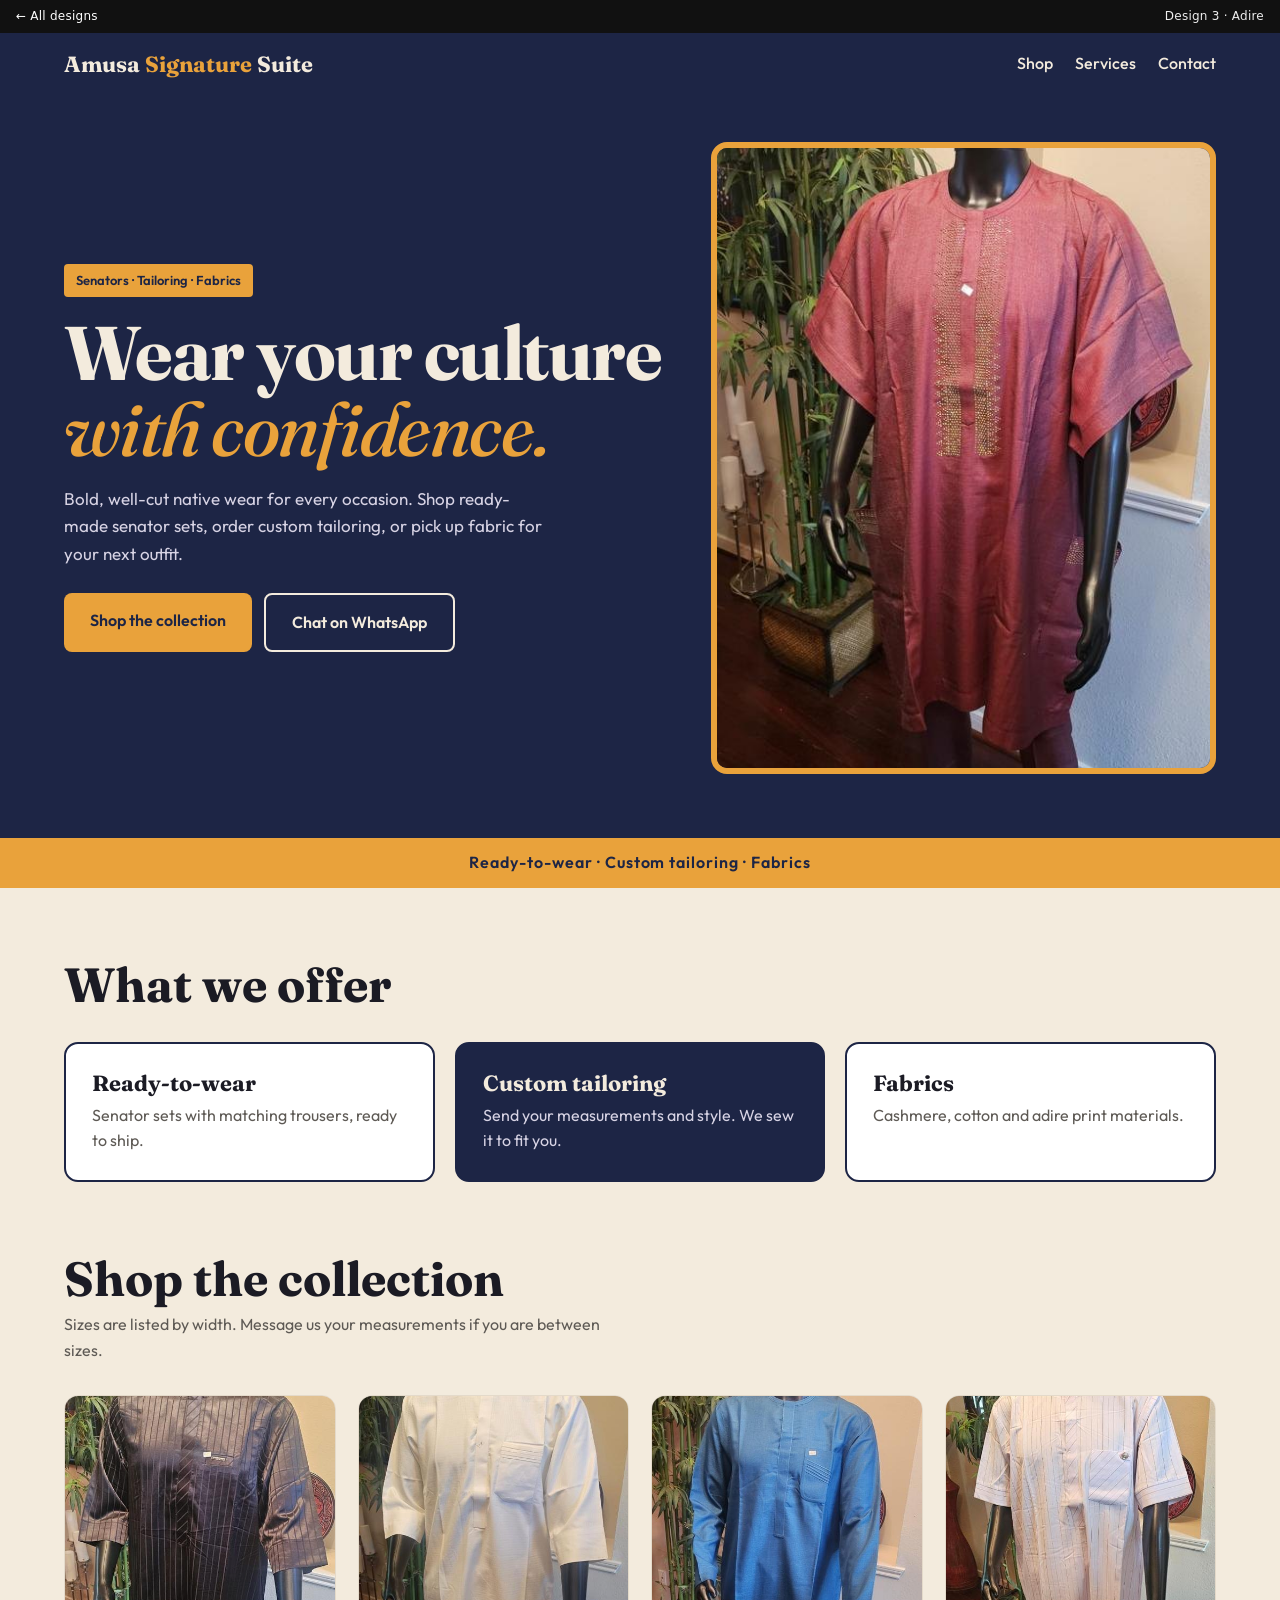
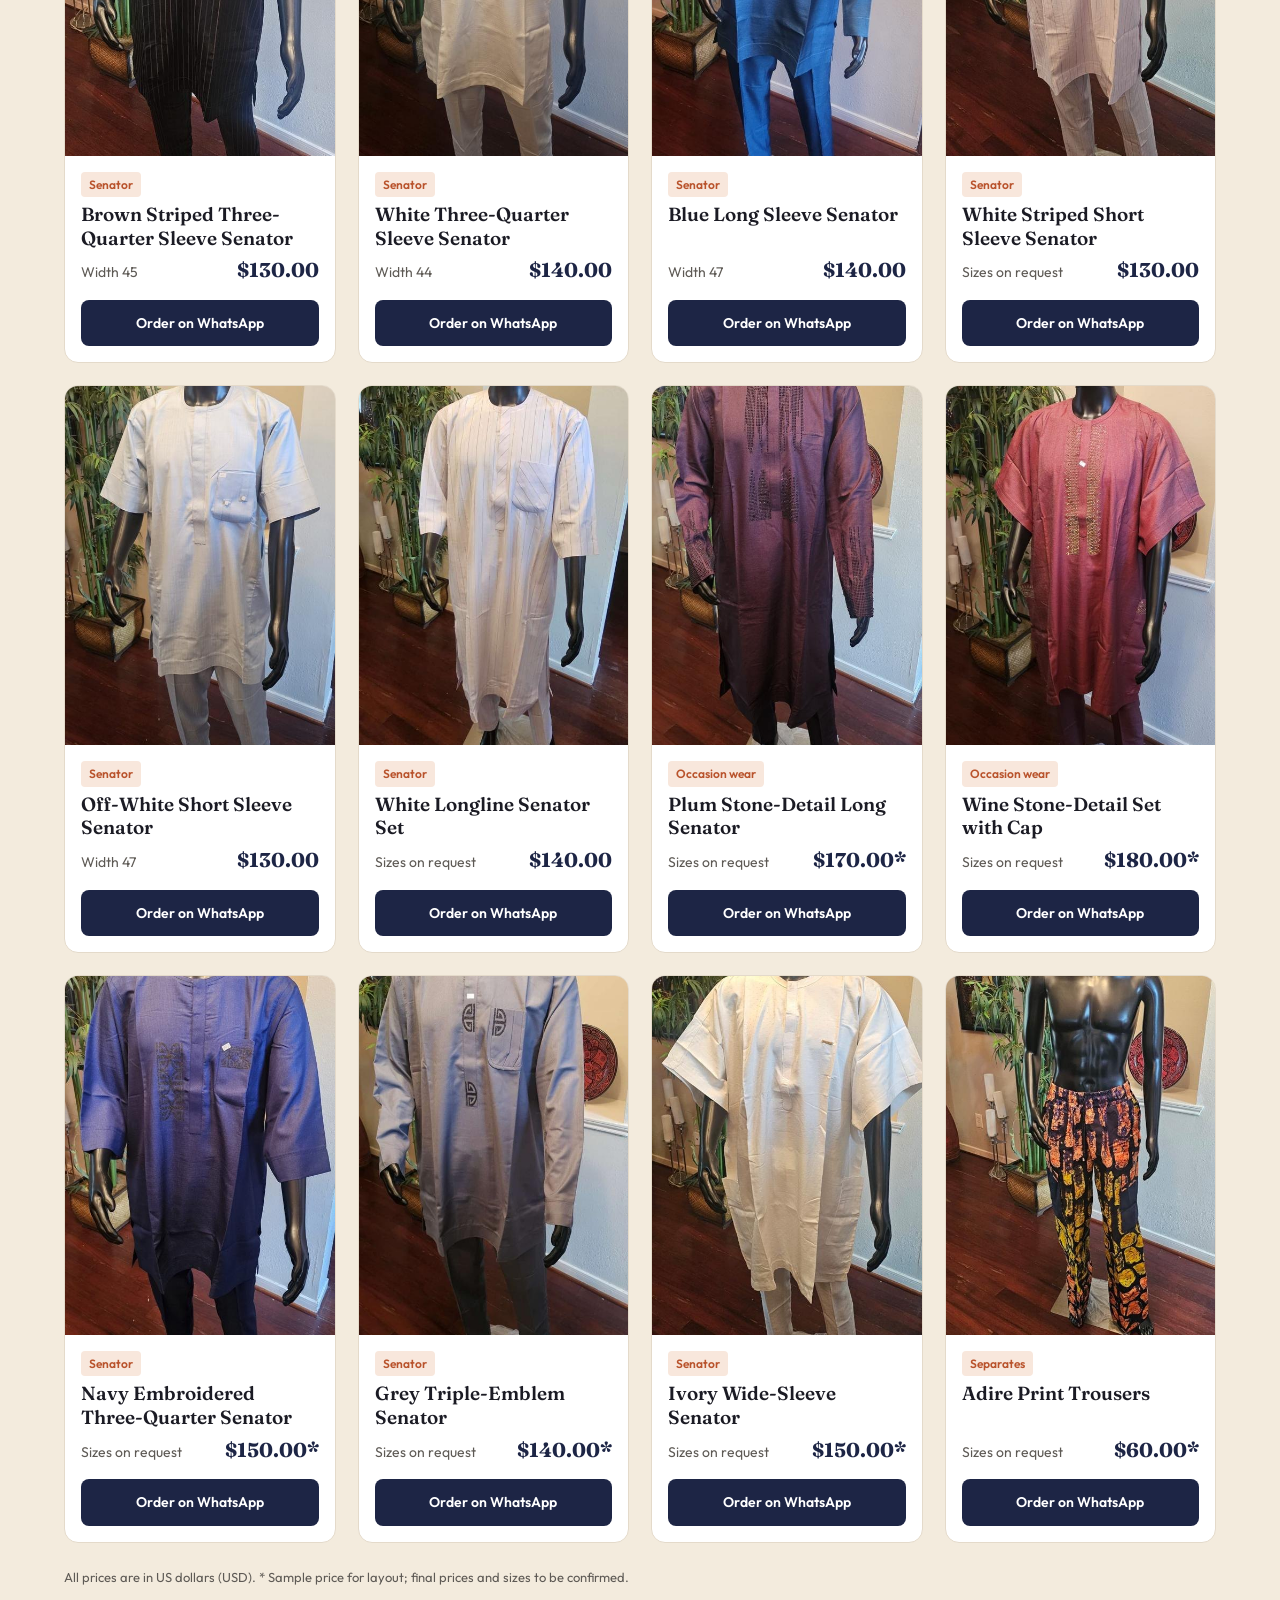
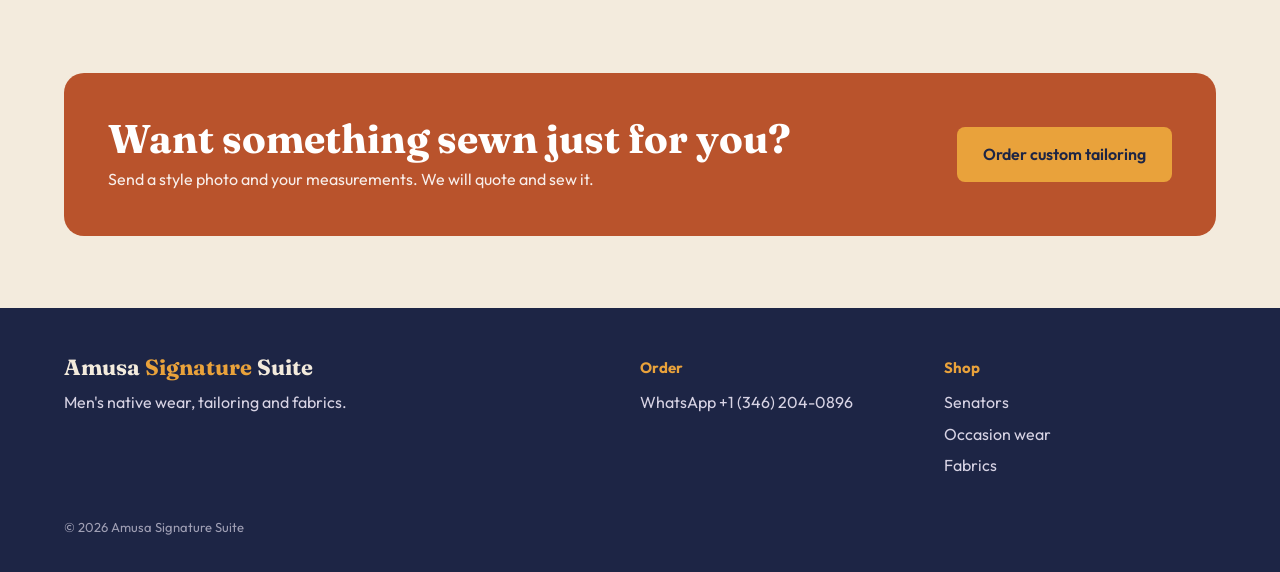
==== v3-adire.html @ b65414ff "✨ Amusa 📅 13-10-2026 ⏳ 17:57:48" ====
<!doctype html>
<html lang="en"><head><meta charset="utf-8"><meta name="viewport" content="width=device-width, initial-scale=1, viewport-fit=cover">
<title>Amusa Adire</title>
<link rel="preconnect" href="https://fonts.googleapis.com"><link rel="preconnect" href="https://fonts.gstatic.com" crossorigin>
<link rel="stylesheet" href="https://fonts.googleapis.com/css2?family=Fraunces:ital,opsz,wght@0,9..144,500;0,9..144,600;0,9..144,700;1,9..144,500&family=Outfit:wght@400;500;600&display=swap">
<style>
*,*::before,*::after{box-sizing:border-box}
html{padding-top:env(safe-area-inset-top,0px);padding-bottom:env(safe-area-inset-bottom,0px)}
body{margin:0} img{max-width:100%;display:block} a{color:inherit}
:focus-visible{outline:2px solid currentColor;outline-offset:3px}
@media (prefers-reduced-motion:reduce){*{transition:none!important;animation:none!important}}
.demo-bar{display:flex;justify-content:space-between;gap:12px;flex-wrap:wrap;padding:8px 16px;font:500 12px/1.4 system-ui,sans-serif;background:#111;color:#eee;letter-spacing:.02em}.demo-bar a{color:#fff;text-decoration:none}
/* Adire: indigo and marigold taken from the adire print trousers; bold split hero, patterned band, chunky cards. */
:root{--indigo:#1D2545;--indigo2:#2C3766;--marigold:#E9A23B;--rust:#B9532C;--sand:#F3EBDD;--ink:#1B1B24;--mute:#5E5A55;
--display:"Fraunces",Georgia,serif;--body:"Outfit",system-ui,sans-serif;color-scheme:light}
body{background:var(--sand);color:var(--ink);font:400 16px/1.6 var(--body)}
.wrap{max-width:1200px;margin:0 auto;padding-inline:24px}
header{background:var(--indigo);color:var(--sand)}
.nav{display:flex;align-items:center;justify-content:space-between;gap:16px;padding-block:18px;flex-wrap:wrap}
.logo{font:700 22px/1 var(--display)}.logo span{color:var(--marigold)}
.nav ul{display:flex;gap:22px;list-style:none;margin:0;padding:0;font-weight:500;flex-wrap:wrap}.nav a{text-decoration:none}.nav a:hover{color:var(--marigold)}
.hero{display:grid;grid-template-columns:1.2fr 1fr;gap:40px;align-items:center;padding-block:48px 64px}
.tag{display:inline-block;background:var(--marigold);color:var(--indigo);font-weight:600;font-size:13px;padding:6px 12px;border-radius:4px;margin-bottom:18px}
.hero h1{font:700 clamp(40px,6vw,76px)/1 var(--display);margin:0 0 18px;letter-spacing:-.02em;text-wrap:balance}
.hero h1 em{font-style:italic;color:var(--marigold);font-weight:500}
.hero p{max-width:44ch;color:#D7D3E4;margin:0 0 26px;font-size:17px}
.btns{display:flex;gap:12px;flex-wrap:wrap}
.btn{display:inline-block;padding:15px 26px;border-radius:8px;font-weight:600;text-decoration:none}
.btn.y{background:var(--marigold);color:var(--indigo)}.btn.y:hover{background:#F2B455}.btn.o{border:2px solid var(--sand);color:var(--sand)}
.hero-pic{position:relative}
.hero-pic img{width:100%;aspect-ratio:4/5;object-fit:cover;object-position:50% 55%;border-radius:16px;border:6px solid var(--marigold)}
.chip{position:absolute;left:-14px;bottom:28px;background:var(--sand);color:var(--ink);padding:12px 16px;border-radius:10px;font-size:14px;box-shadow:0 8px 24px rgba(0,0,0,.25)}
.chip strong{display:block;font:700 18px/1.2 var(--display)}
.pattern{background:var(--marigold);color:var(--indigo);text-align:center;font-weight:600;padding:12px 16px;letter-spacing:.06em}
section{padding-block:72px}
.sh{margin-bottom:32px}.sh h2{font:700 clamp(30px,4vw,48px)/1.05 var(--display);margin:0}.sh p{color:var(--mute);margin:8px 0 0;max-width:52ch}
.svc{display:grid;grid-template-columns:repeat(3,1fr);gap:20px}
.svc div{background:#fff;border-radius:14px;padding:26px;border:2px solid var(--indigo)}
.svc h3{font:700 22px/1.2 var(--display);margin:0 0 6px}.svc p{margin:0;color:var(--mute)}
.svc div:nth-child(2){background:var(--indigo);color:var(--sand)}.svc div:nth-child(2) p{color:#D7D3E4}
.grid{display:grid;grid-template-columns:repeat(4,1fr);gap:22px}@media (max-width:980px){.grid{grid-template-columns:repeat(2,1fr);gap:14px}}
.card{background:#fff;border-radius:14px;overflow:hidden;display:flex;flex-direction:column;border:1px solid #E4DACA}
.ph{background:#E9DFCF;overflow:hidden}
.ph img{width:100%;aspect-ratio:3/4;object-fit:cover;object-position:50% 60%;transition:transform .5s}

.info{padding:16px;display:flex;flex-direction:column;gap:6px;flex:1}
.cat{margin:0;align-self:flex-start;font-size:12px;font-weight:600;color:var(--rust);background:#F8E7DC;padding:3px 8px;border-radius:4px}
.info h3{font:600 19px/1.25 var(--display);margin:0;flex:1}
.meta{display:flex;justify-content:space-between;align-items:baseline;margin:4px 0 10px;color:var(--mute);font-size:14px}
.meta strong{font:700 20px/1 var(--display);color:var(--indigo);font-variant-numeric:tabular-nums}
.btn-sm{display:block;text-align:center;background:var(--indigo);color:#fff;padding:12px;border-radius:8px;font-weight:600;text-decoration:none;font-size:14px}.btn-sm:hover{background:var(--rust)}
.note{font-size:13px;color:var(--mute);margin-top:24px}
.cta{background:var(--rust);color:#fff;border-radius:20px;padding:44px;display:flex;justify-content:space-between;align-items:center;gap:24px;flex-wrap:wrap}
.cta h2{font:700 clamp(26px,3.4vw,40px)/1.1 var(--display);margin:0 0 6px}.cta p{margin:0;opacity:.9}
footer{background:var(--indigo);color:#D7D3E4;padding-block:48px 28px}
.foot{display:grid;grid-template-columns:2fr 1fr 1fr;gap:32px}footer h4{color:var(--marigold);margin:0 0 10px;font-size:15px}footer p{margin:0 0 6px}
.copy{margin-top:32px;font-size:13px;opacity:.7}
@media (max-width:860px){.hero,.svc,.foot{grid-template-columns:1fr}.chip{left:12px}section{padding-block:52px}.cta{padding:28px}}

</style></head><body>
<div class="demo-bar"><a href="index.html">&larr; All designs</a><span>Design 3 · Adire</span></div>
<header><div class="wrap">
 <nav class="nav"><div class="logo">Amusa <span>Signature</span> Suite</div><ul><li><a href="#shop">Shop</a></li><li><a href="#services">Services</a></li><li><a href="#contact">Contact</a></li></ul></nav>
 <div class="hero"><div>
  <span class="tag">Senators · Tailoring · Fabrics</span>
  <h1>Wear your culture <em>with confidence.</em></h1>
  <p>Bold, well-cut native wear for every occasion. Shop ready-made senator sets, order custom tailoring, or pick up fabric for your next outfit.</p>
  <div class="btns"><a class="btn y" href="#shop">Shop the collection</a><a class="btn o" href="https://wa.me/13462040896" target="_blank" rel="noopener">Chat on WhatsApp</a></div>
 </div><div class="hero-pic"><img src="img/p11.jpg" alt="Wine stone-detail set with cap"></div></div>
</div></header>
<div class="pattern">Ready-to-wear · Custom tailoring · Fabrics</div>
<section id="services"><div class="wrap">
 <div class="sh"><h2>What we offer</h2></div>
 <div class="svc">
  <div><h3>Ready-to-wear</h3><p>Senator sets with matching trousers, ready to ship.</p></div>
  <div><h3>Custom tailoring</h3><p>Send your measurements and style. We sew it to fit you.</p></div>
  <div><h3>Fabrics</h3><p>Cashmere, cotton and adire print materials.</p></div>
 </div></div></section>
<section id="shop" style="padding-top:0"><div class="wrap">
 <div class="sh"><h2>Shop the collection</h2><p>Sizes are listed by width. Message us your measurements if you are between sizes.</p></div>
 <div class="grid"><article class="card">
  <div class="ph"><img src="img/p08.jpg" alt="Brown Striped Three-Quarter Sleeve Senator on a mannequin" loading="lazy"></div>
  <div class="info"><p class="cat">Senator</p><h3>Brown Striped Three-Quarter Sleeve Senator</h3><p class="meta"><span>Width 45</span><strong>$130.00</strong></p>
  <a class="btn-sm" href="https://wa.me/13462040896" target="_blank" rel="noopener">Order on WhatsApp</a></div>
</article>
<article class="card">
  <div class="ph"><img src="img/p07.jpg" alt="White Three-Quarter Sleeve Senator on a mannequin" loading="lazy"></div>
  <div class="info"><p class="cat">Senator</p><h3>White Three-Quarter Sleeve Senator</h3><p class="meta"><span>Width 44</span><strong>$140.00</strong></p>
  <a class="btn-sm" href="https://wa.me/13462040896" target="_blank" rel="noopener">Order on WhatsApp</a></div>
</article>
<article class="card">
  <div class="ph"><img src="img/p06.jpg" alt="Blue Long Sleeve Senator on a mannequin" loading="lazy"></div>
  <div class="info"><p class="cat">Senator</p><h3>Blue Long Sleeve Senator</h3><p class="meta"><span>Width 47</span><strong>$140.00</strong></p>
  <a class="btn-sm" href="https://wa.me/13462040896" target="_blank" rel="noopener">Order on WhatsApp</a></div>
</article>
<article class="card">
  <div class="ph"><img src="img/p05.jpg" alt="White Striped Short Sleeve Senator on a mannequin" loading="lazy"></div>
  <div class="info"><p class="cat">Senator</p><h3>White Striped Short Sleeve Senator</h3><p class="meta"><span>Sizes on request</span><strong>$130.00</strong></p>
  <a class="btn-sm" href="https://wa.me/13462040896" target="_blank" rel="noopener">Order on WhatsApp</a></div>
</article>
<article class="card">
  <div class="ph"><img src="img/p04.jpg" alt="Off-White Short Sleeve Senator on a mannequin" loading="lazy"></div>
  <div class="info"><p class="cat">Senator</p><h3>Off-White Short Sleeve Senator</h3><p class="meta"><span>Width 47</span><strong>$130.00</strong></p>
  <a class="btn-sm" href="https://wa.me/13462040896" target="_blank" rel="noopener">Order on WhatsApp</a></div>
</article>
<article class="card">
  <div class="ph"><img src="img/p03.jpg" alt="White Longline Senator Set on a mannequin" loading="lazy"></div>
  <div class="info"><p class="cat">Senator</p><h3>White Longline Senator Set</h3><p class="meta"><span>Sizes on request</span><strong>$140.00</strong></p>
  <a class="btn-sm" href="https://wa.me/13462040896" target="_blank" rel="noopener">Order on WhatsApp</a></div>
</article>
<article class="card">
  <div class="ph"><img src="img/p01.jpg" alt="Plum Stone-Detail Long Senator on a mannequin" loading="lazy"></div>
  <div class="info"><p class="cat">Occasion wear</p><h3>Plum Stone-Detail Long Senator</h3><p class="meta"><span>Sizes on request</span><strong>$170.00*</strong></p>
  <a class="btn-sm" href="https://wa.me/13462040896" target="_blank" rel="noopener">Order on WhatsApp</a></div>
</article>
<article class="card">
  <div class="ph"><img src="img/p11.jpg" alt="Wine Stone-Detail Set with Cap on a mannequin" loading="lazy"></div>
  <div class="info"><p class="cat">Occasion wear</p><h3>Wine Stone-Detail Set with Cap</h3><p class="meta"><span>Sizes on request</span><strong>$180.00*</strong></p>
  <a class="btn-sm" href="https://wa.me/13462040896" target="_blank" rel="noopener">Order on WhatsApp</a></div>
</article>
<article class="card">
  <div class="ph"><img src="img/p15.jpg" alt="Navy Embroidered Three-Quarter Senator on a mannequin" loading="lazy"></div>
  <div class="info"><p class="cat">Senator</p><h3>Navy Embroidered Three-Quarter Senator</h3><p class="meta"><span>Sizes on request</span><strong>$150.00*</strong></p>
  <a class="btn-sm" href="https://wa.me/13462040896" target="_blank" rel="noopener">Order on WhatsApp</a></div>
</article>
<article class="card">
  <div class="ph"><img src="img/p13.jpg" alt="Grey Triple-Emblem Senator on a mannequin" loading="lazy"></div>
  <div class="info"><p class="cat">Senator</p><h3>Grey Triple-Emblem Senator</h3><p class="meta"><span>Sizes on request</span><strong>$140.00*</strong></p>
  <a class="btn-sm" href="https://wa.me/13462040896" target="_blank" rel="noopener">Order on WhatsApp</a></div>
</article>
<article class="card">
  <div class="ph"><img src="img/p14.jpg" alt="Ivory Wide-Sleeve Senator on a mannequin" loading="lazy"></div>
  <div class="info"><p class="cat">Senator</p><h3>Ivory Wide-Sleeve Senator</h3><p class="meta"><span>Sizes on request</span><strong>$150.00*</strong></p>
  <a class="btn-sm" href="https://wa.me/13462040896" target="_blank" rel="noopener">Order on WhatsApp</a></div>
</article>
<article class="card">
  <div class="ph"><img src="img/p12.jpg" alt="Adire Print Trousers on a mannequin" loading="lazy"></div>
  <div class="info"><p class="cat">Separates</p><h3>Adire Print Trousers</h3><p class="meta"><span>Sizes on request</span><strong>$60.00*</strong></p>
  <a class="btn-sm" href="https://wa.me/13462040896" target="_blank" rel="noopener">Order on WhatsApp</a></div>
</article></div><p class="note">All prices are in US dollars (USD). * Sample price for layout; final prices and sizes to be confirmed.</p>
</div></section>
<section style="padding-top:0"><div class="wrap"><div class="cta">
 <div><h2>Want something sewn just for you?</h2><p>Send a style photo and your measurements. We will quote and sew it.</p></div>
 <a class="btn y" href="https://wa.me/13462040896" target="_blank" rel="noopener">Order custom tailoring</a>
</div></div></section>
<footer id="contact"><div class="wrap"><div class="foot">
 <div><div class="logo" style="color:var(--sand)">Amusa <span>Signature</span> Suite</div><p style="margin-top:12px">Men's native wear, tailoring and fabrics.</p></div>
 <div><h4>Order</h4><p>WhatsApp +1 (346) 204-0896</p></div>
 <div><h4>Shop</h4><p>Senators</p><p>Occasion wear</p><p>Fabrics</p></div>
</div><p class="copy">© 2026 Amusa Signature Suite</p></div></footer>
</body></html>
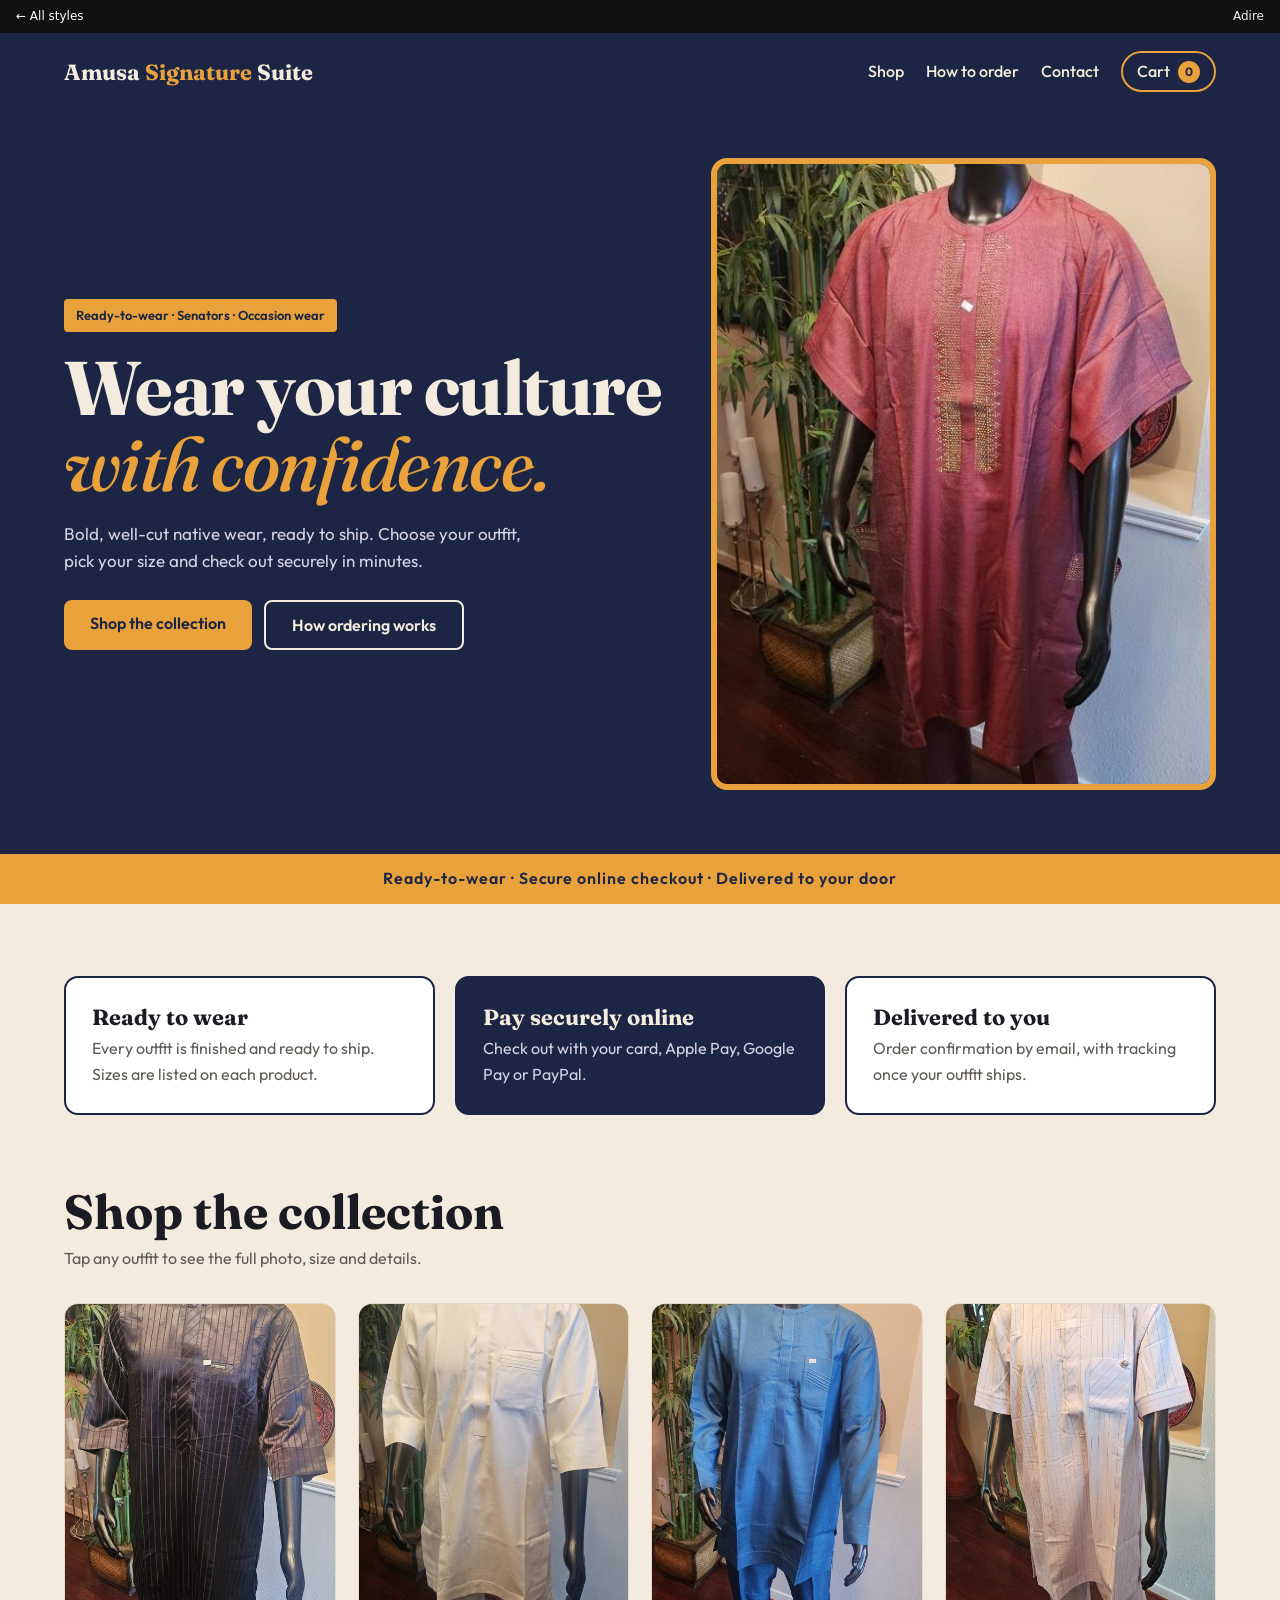
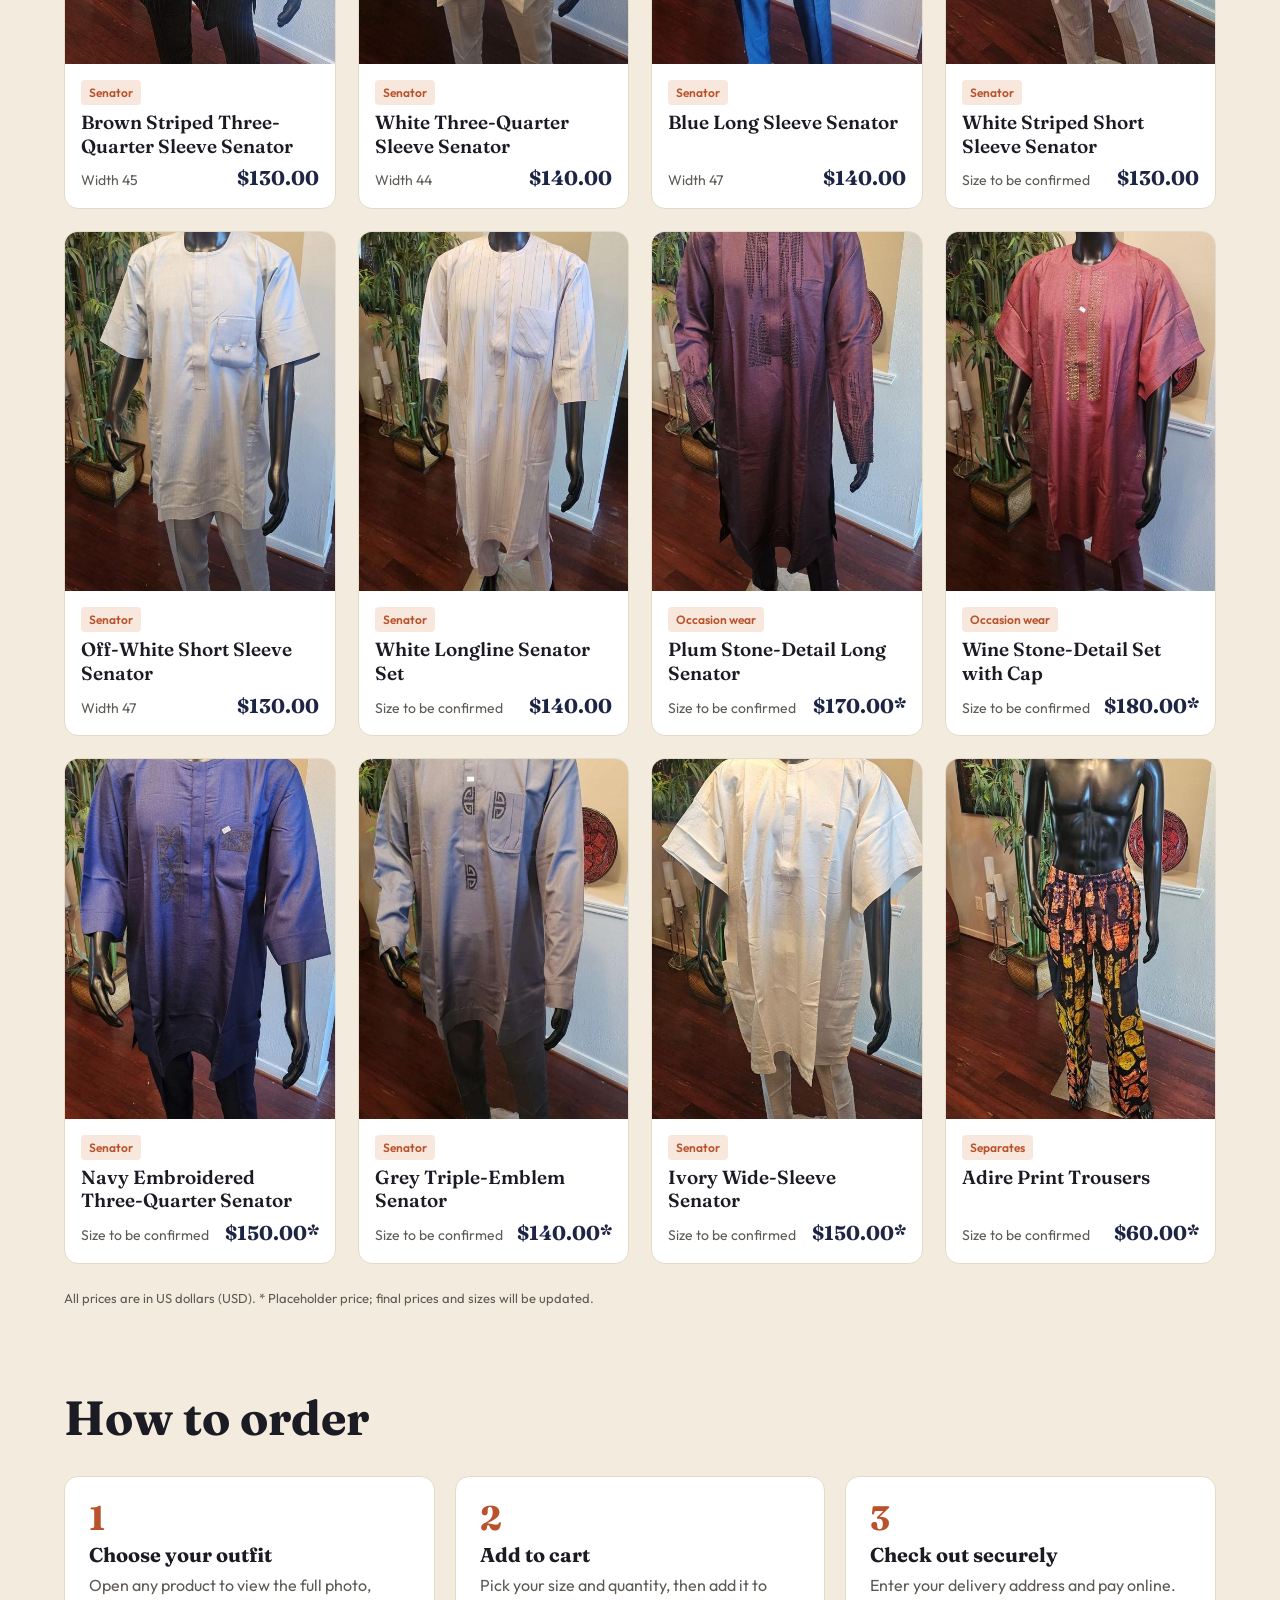
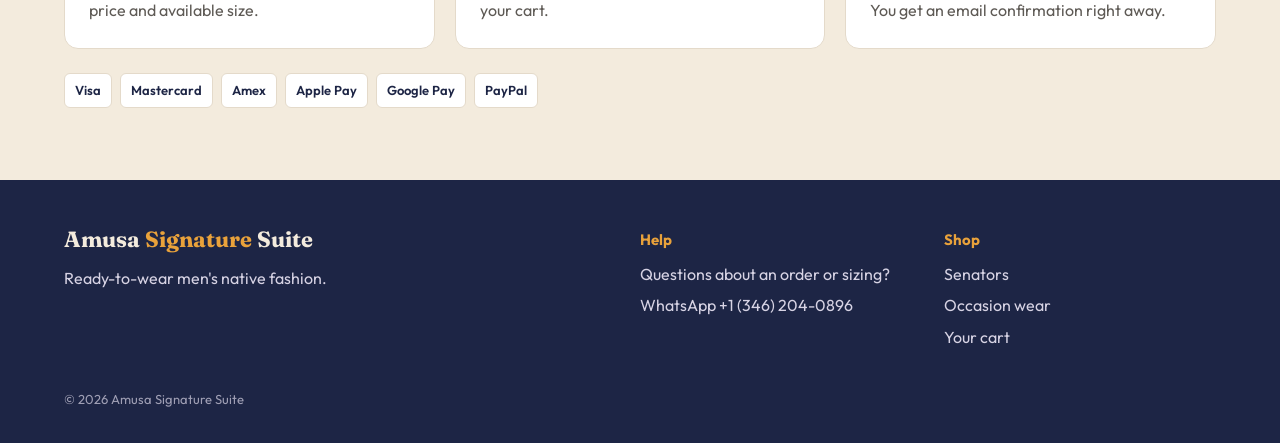
==== commit a0614009: "✨  📅 14-10-2026 ⏳ 00:48:24" ====
--- a/v3-adire.html
+++ b/v3-adire.html
@@ -1,151 +1,131 @@
 <!doctype html>
-<html lang="en"><head><meta charset="utf-8"><meta name="viewport" content="width=device-width, initial-scale=1, viewport-fit=cover">
-<title>Amusa Adire</title>
-<link rel="preconnect" href="https://fonts.googleapis.com"><link rel="preconnect" href="https://fonts.gstatic.com" crossorigin>
-<link rel="stylesheet" href="https://fonts.googleapis.com/css2?family=Fraunces:ital,opsz,wght@0,9..144,500;0,9..144,600;0,9..144,700;1,9..144,500&family=Outfit:wght@400;500;600&display=swap">
-<style>
-*,*::before,*::after{box-sizing:border-box}
-html{padding-top:env(safe-area-inset-top,0px);padding-bottom:env(safe-area-inset-bottom,0px)}
-body{margin:0} img{max-width:100%;display:block} a{color:inherit}
-:focus-visible{outline:2px solid currentColor;outline-offset:3px}
-@media (prefers-reduced-motion:reduce){*{transition:none!important;animation:none!important}}
-.demo-bar{display:flex;justify-content:space-between;gap:12px;flex-wrap:wrap;padding:8px 16px;font:500 12px/1.4 system-ui,sans-serif;background:#111;color:#eee;letter-spacing:.02em}.demo-bar a{color:#fff;text-decoration:none}
-/* Adire: indigo and marigold taken from the adire print trousers; bold split hero, patterned band, chunky cards. */
-:root{--indigo:#1D2545;--indigo2:#2C3766;--marigold:#E9A23B;--rust:#B9532C;--sand:#F3EBDD;--ink:#1B1B24;--mute:#5E5A55;
---display:"Fraunces",Georgia,serif;--body:"Outfit",system-ui,sans-serif;color-scheme:light}
-body{background:var(--sand);color:var(--ink);font:400 16px/1.6 var(--body)}
-.wrap{max-width:1200px;margin:0 auto;padding-inline:24px}
-header{background:var(--indigo);color:var(--sand)}
-.nav{display:flex;align-items:center;justify-content:space-between;gap:16px;padding-block:18px;flex-wrap:wrap}
-.logo{font:700 22px/1 var(--display)}.logo span{color:var(--marigold)}
-.nav ul{display:flex;gap:22px;list-style:none;margin:0;padding:0;font-weight:500;flex-wrap:wrap}.nav a{text-decoration:none}.nav a:hover{color:var(--marigold)}
-.hero{display:grid;grid-template-columns:1.2fr 1fr;gap:40px;align-items:center;padding-block:48px 64px}
-.tag{display:inline-block;background:var(--marigold);color:var(--indigo);font-weight:600;font-size:13px;padding:6px 12px;border-radius:4px;margin-bottom:18px}
-.hero h1{font:700 clamp(40px,6vw,76px)/1 var(--display);margin:0 0 18px;letter-spacing:-.02em;text-wrap:balance}
-.hero h1 em{font-style:italic;color:var(--marigold);font-weight:500}
-.hero p{max-width:44ch;color:#D7D3E4;margin:0 0 26px;font-size:17px}
-.btns{display:flex;gap:12px;flex-wrap:wrap}
-.btn{display:inline-block;padding:15px 26px;border-radius:8px;font-weight:600;text-decoration:none}
-.btn.y{background:var(--marigold);color:var(--indigo)}.btn.y:hover{background:#F2B455}.btn.o{border:2px solid var(--sand);color:var(--sand)}
-.hero-pic{position:relative}
-.hero-pic img{width:100%;aspect-ratio:4/5;object-fit:cover;object-position:50% 55%;border-radius:16px;border:6px solid var(--marigold)}
-.chip{position:absolute;left:-14px;bottom:28px;background:var(--sand);color:var(--ink);padding:12px 16px;border-radius:10px;font-size:14px;box-shadow:0 8px 24px rgba(0,0,0,.25)}
-.chip strong{display:block;font:700 18px/1.2 var(--display)}
-.pattern{background:var(--marigold);color:var(--indigo);text-align:center;font-weight:600;padding:12px 16px;letter-spacing:.06em}
-section{padding-block:72px}
-.sh{margin-bottom:32px}.sh h2{font:700 clamp(30px,4vw,48px)/1.05 var(--display);margin:0}.sh p{color:var(--mute);margin:8px 0 0;max-width:52ch}
-.svc{display:grid;grid-template-columns:repeat(3,1fr);gap:20px}
-.svc div{background:#fff;border-radius:14px;padding:26px;border:2px solid var(--indigo)}
-.svc h3{font:700 22px/1.2 var(--display);margin:0 0 6px}.svc p{margin:0;color:var(--mute)}
-.svc div:nth-child(2){background:var(--indigo);color:var(--sand)}.svc div:nth-child(2) p{color:#D7D3E4}
-.grid{display:grid;grid-template-columns:repeat(4,1fr);gap:22px}@media (max-width:980px){.grid{grid-template-columns:repeat(2,1fr);gap:14px}}
-.card{background:#fff;border-radius:14px;overflow:hidden;display:flex;flex-direction:column;border:1px solid #E4DACA}
-.ph{background:#E9DFCF;overflow:hidden}
-.ph img{width:100%;aspect-ratio:3/4;object-fit:cover;object-position:50% 60%;transition:transform .5s}
+<html lang="en">
 
-.info{padding:16px;display:flex;flex-direction:column;gap:6px;flex:1}
-.cat{margin:0;align-self:flex-start;font-size:12px;font-weight:600;color:var(--rust);background:#F8E7DC;padding:3px 8px;border-radius:4px}
-.info h3{font:600 19px/1.25 var(--display);margin:0;flex:1}
-.meta{display:flex;justify-content:space-between;align-items:baseline;margin:4px 0 10px;color:var(--mute);font-size:14px}
-.meta strong{font:700 20px/1 var(--display);color:var(--indigo);font-variant-numeric:tabular-nums}
-.btn-sm{display:block;text-align:center;background:var(--indigo);color:#fff;padding:12px;border-radius:8px;font-weight:600;text-decoration:none;font-size:14px}.btn-sm:hover{background:var(--rust)}
-.note{font-size:13px;color:var(--mute);margin-top:24px}
-.cta{background:var(--rust);color:#fff;border-radius:20px;padding:44px;display:flex;justify-content:space-between;align-items:center;gap:24px;flex-wrap:wrap}
-.cta h2{font:700 clamp(26px,3.4vw,40px)/1.1 var(--display);margin:0 0 6px}.cta p{margin:0;opacity:.9}
-footer{background:var(--indigo);color:#D7D3E4;padding-block:48px 28px}
-.foot{display:grid;grid-template-columns:2fr 1fr 1fr;gap:32px}footer h4{color:var(--marigold);margin:0 0 10px;font-size:15px}footer p{margin:0 0 6px}
-.copy{margin-top:32px;font-size:13px;opacity:.7}
-@media (max-width:860px){.hero,.svc,.foot{grid-template-columns:1fr}.chip{left:12px}section{padding-block:52px}.cta{padding:28px}}
+<head>
+    <meta charset="utf-8">
+    <meta name="viewport" content="width=device-width, initial-scale=1, viewport-fit=cover">
+    <title>Amusa Adire</title>
+    <link rel="preconnect" href="https://fonts.googleapis.com">
+    <link rel="preconnect" href="https://fonts.gstatic.com" crossorigin>
+    <link rel="stylesheet"
+        href="https://fonts.googleapis.com/css2?family=Fraunces:ital,opsz,wght@0,9..144,500;0,9..144,600;0,9..144,700;1,9..144,500&family=Outfit:wght@400;500;600&display=swap">
+    <link rel="stylesheet" href="adire.css">
+    <script src="adire.js"></script>
+</head>
 
-</style></head><body>
-<div class="demo-bar"><a href="index.html">&larr; All designs</a><span>Design 3 · Adire</span></div>
-<header><div class="wrap">
- <nav class="nav"><div class="logo">Amusa <span>Signature</span> Suite</div><ul><li><a href="#shop">Shop</a></li><li><a href="#services">Services</a></li><li><a href="#contact">Contact</a></li></ul></nav>
- <div class="hero"><div>
-  <span class="tag">Senators · Tailoring · Fabrics</span>
-  <h1>Wear your culture <em>with confidence.</em></h1>
-  <p>Bold, well-cut native wear for every occasion. Shop ready-made senator sets, order custom tailoring, or pick up fabric for your next outfit.</p>
-  <div class="btns"><a class="btn y" href="#shop">Shop the collection</a><a class="btn o" href="https://wa.me/13462040896" target="_blank" rel="noopener">Chat on WhatsApp</a></div>
- </div><div class="hero-pic"><img src="img/p11.jpg" alt="Wine stone-detail set with cap"></div></div>
-</div></header>
-<div class="pattern">Ready-to-wear · Custom tailoring · Fabrics</div>
-<section id="services"><div class="wrap">
- <div class="sh"><h2>What we offer</h2></div>
- <div class="svc">
-  <div><h3>Ready-to-wear</h3><p>Senator sets with matching trousers, ready to ship.</p></div>
-  <div><h3>Custom tailoring</h3><p>Send your measurements and style. We sew it to fit you.</p></div>
-  <div><h3>Fabrics</h3><p>Cashmere, cotton and adire print materials.</p></div>
- </div></div></section>
-<section id="shop" style="padding-top:0"><div class="wrap">
- <div class="sh"><h2>Shop the collection</h2><p>Sizes are listed by width. Message us your measurements if you are between sizes.</p></div>
- <div class="grid"><article class="card">
-  <div class="ph"><img src="img/p08.jpg" alt="Brown Striped Three-Quarter Sleeve Senator on a mannequin" loading="lazy"></div>
-  <div class="info"><p class="cat">Senator</p><h3>Brown Striped Three-Quarter Sleeve Senator</h3><p class="meta"><span>Width 45</span><strong>$130.00</strong></p>
-  <a class="btn-sm" href="https://wa.me/13462040896" target="_blank" rel="noopener">Order on WhatsApp</a></div>
-</article>
-<article class="card">
-  <div class="ph"><img src="img/p07.jpg" alt="White Three-Quarter Sleeve Senator on a mannequin" loading="lazy"></div>
-  <div class="info"><p class="cat">Senator</p><h3>White Three-Quarter Sleeve Senator</h3><p class="meta"><span>Width 44</span><strong>$140.00</strong></p>
-  <a class="btn-sm" href="https://wa.me/13462040896" target="_blank" rel="noopener">Order on WhatsApp</a></div>
-</article>
-<article class="card">
-  <div class="ph"><img src="img/p06.jpg" alt="Blue Long Sleeve Senator on a mannequin" loading="lazy"></div>
-  <div class="info"><p class="cat">Senator</p><h3>Blue Long Sleeve Senator</h3><p class="meta"><span>Width 47</span><strong>$140.00</strong></p>
-  <a class="btn-sm" href="https://wa.me/13462040896" target="_blank" rel="noopener">Order on WhatsApp</a></div>
-</article>
-<article class="card">
-  <div class="ph"><img src="img/p05.jpg" alt="White Striped Short Sleeve Senator on a mannequin" loading="lazy"></div>
-  <div class="info"><p class="cat">Senator</p><h3>White Striped Short Sleeve Senator</h3><p class="meta"><span>Sizes on request</span><strong>$130.00</strong></p>
-  <a class="btn-sm" href="https://wa.me/13462040896" target="_blank" rel="noopener">Order on WhatsApp</a></div>
-</article>
-<article class="card">
-  <div class="ph"><img src="img/p04.jpg" alt="Off-White Short Sleeve Senator on a mannequin" loading="lazy"></div>
-  <div class="info"><p class="cat">Senator</p><h3>Off-White Short Sleeve Senator</h3><p class="meta"><span>Width 47</span><strong>$130.00</strong></p>
-  <a class="btn-sm" href="https://wa.me/13462040896" target="_blank" rel="noopener">Order on WhatsApp</a></div>
-</article>
-<article class="card">
-  <div class="ph"><img src="img/p03.jpg" alt="White Longline Senator Set on a mannequin" loading="lazy"></div>
-  <div class="info"><p class="cat">Senator</p><h3>White Longline Senator Set</h3><p class="meta"><span>Sizes on request</span><strong>$140.00</strong></p>
-  <a class="btn-sm" href="https://wa.me/13462040896" target="_blank" rel="noopener">Order on WhatsApp</a></div>
-</article>
-<article class="card">
-  <div class="ph"><img src="img/p01.jpg" alt="Plum Stone-Detail Long Senator on a mannequin" loading="lazy"></div>
-  <div class="info"><p class="cat">Occasion wear</p><h3>Plum Stone-Detail Long Senator</h3><p class="meta"><span>Sizes on request</span><strong>$170.00*</strong></p>
-  <a class="btn-sm" href="https://wa.me/13462040896" target="_blank" rel="noopener">Order on WhatsApp</a></div>
-</article>
-<article class="card">
-  <div class="ph"><img src="img/p11.jpg" alt="Wine Stone-Detail Set with Cap on a mannequin" loading="lazy"></div>
-  <div class="info"><p class="cat">Occasion wear</p><h3>Wine Stone-Detail Set with Cap</h3><p class="meta"><span>Sizes on request</span><strong>$180.00*</strong></p>
-  <a class="btn-sm" href="https://wa.me/13462040896" target="_blank" rel="noopener">Order on WhatsApp</a></div>
-</article>
-<article class="card">
-  <div class="ph"><img src="img/p15.jpg" alt="Navy Embroidered Three-Quarter Senator on a mannequin" loading="lazy"></div>
-  <div class="info"><p class="cat">Senator</p><h3>Navy Embroidered Three-Quarter Senator</h3><p class="meta"><span>Sizes on request</span><strong>$150.00*</strong></p>
-  <a class="btn-sm" href="https://wa.me/13462040896" target="_blank" rel="noopener">Order on WhatsApp</a></div>
-</article>
-<article class="card">
-  <div class="ph"><img src="img/p13.jpg" alt="Grey Triple-Emblem Senator on a mannequin" loading="lazy"></div>
-  <div class="info"><p class="cat">Senator</p><h3>Grey Triple-Emblem Senator</h3><p class="meta"><span>Sizes on request</span><strong>$140.00*</strong></p>
-  <a class="btn-sm" href="https://wa.me/13462040896" target="_blank" rel="noopener">Order on WhatsApp</a></div>
-</article>
-<article class="card">
-  <div class="ph"><img src="img/p14.jpg" alt="Ivory Wide-Sleeve Senator on a mannequin" loading="lazy"></div>
-  <div class="info"><p class="cat">Senator</p><h3>Ivory Wide-Sleeve Senator</h3><p class="meta"><span>Sizes on request</span><strong>$150.00*</strong></p>
-  <a class="btn-sm" href="https://wa.me/13462040896" target="_blank" rel="noopener">Order on WhatsApp</a></div>
-</article>
-<article class="card">
-  <div class="ph"><img src="img/p12.jpg" alt="Adire Print Trousers on a mannequin" loading="lazy"></div>
-  <div class="info"><p class="cat">Separates</p><h3>Adire Print Trousers</h3><p class="meta"><span>Sizes on request</span><strong>$60.00*</strong></p>
-  <a class="btn-sm" href="https://wa.me/13462040896" target="_blank" rel="noopener">Order on WhatsApp</a></div>
-</article></div><p class="note">All prices are in US dollars (USD). * Sample price for layout; final prices and sizes to be confirmed.</p>
-</div></section>
-<section style="padding-top:0"><div class="wrap"><div class="cta">
- <div><h2>Want something sewn just for you?</h2><p>Send a style photo and your measurements. We will quote and sew it.</p></div>
- <a class="btn y" href="https://wa.me/13462040896" target="_blank" rel="noopener">Order custom tailoring</a>
-</div></div></section>
-<footer id="contact"><div class="wrap"><div class="foot">
- <div><div class="logo" style="color:var(--sand)">Amusa <span>Signature</span> Suite</div><p style="margin-top:12px">Men's native wear, tailoring and fabrics.</p></div>
- <div><h4>Order</h4><p>WhatsApp +1 (346) 204-0896</p></div>
- <div><h4>Shop</h4><p>Senators</p><p>Occasion wear</p><p>Fabrics</p></div>
-</div><p class="copy">© 2026 Amusa Signature Suite</p></div></footer>
-</body></html>+<body>
+    <div class="demo-bar"><a href="index.html">&larr; All styles</a><span>Adire</span></div>
+    <header class="site">
+        <div class="wrap">
+            <nav class="nav"><a class="logo" href="v3-adire.html">Amusa <span>Signature</span> Suite</a>
+                <ul>
+                    <li><a href="v3-adire.html#shop">Shop</a></li>
+                    <li><a href="v3-adire.html#how">How to order</a></li>
+                    <li><a href="v3-adire.html#contact">Contact</a></li>
+                    <li><a class="cart-link" href="cart.html">Cart <span class="cart-count">0</span></a></li>
+                </ul>
+            </nav>
+
+            <div class="hero">
+                <div>
+                    <span class="tag">Ready-to-wear · Senators · Occasion wear</span>
+                    <h1>Wear your culture <em>with confidence.</em></h1>
+                    <p>Bold, well-cut native wear, ready to ship. Choose your outfit, pick your size and check out
+                        securely in minutes.</p>
+                    <div class="btns"><a class="btn y" href="#shop">Shop the collection</a><a class="btn o"
+                            href="#how">How ordering works</a></div>
+                </div>
+                <div class="hero-pic"><img src="img/p11.jpg" alt="Wine stone-detail set with cap"></div>
+            </div>
+        </div>
+    </header>
+    <div class="strip">Ready-to-wear · Secure online checkout · Delivered to your door</div>
+    <section>
+        <div class="wrap">
+            <div class="svc">
+                <div>
+                    <h3>Ready to wear</h3>
+                    <p>Every outfit is finished and ready to ship. Sizes are listed on each product.</p>
+                </div>
+                <div>
+                    <h3>Pay securely online</h3>
+                    <p>Check out with your card, Apple Pay, Google Pay or PayPal.</p>
+                </div>
+                <div>
+                    <h3>Delivered to you</h3>
+                    <p>Order confirmation by email, with tracking once your outfit ships.</p>
+                </div>
+            </div>
+        </div>
+    </section>
+    <section id="shop" style="padding-top:0">
+        <div class="wrap">
+            <div class="sh">
+                <h2>Shop the collection</h2>
+                <p>Tap any outfit to see the full photo, size and details.</p>
+            </div>
+            <div class="grid" id="grid"></div>
+            <p class="note">All prices are in US dollars (USD). * Placeholder price; final prices and sizes will be
+                updated.</p>
+        </div>
+    </section>
+    <section id="how" style="padding-top:0">
+        <div class="wrap">
+            <div class="sh">
+                <h2>How to order</h2>
+            </div>
+            <div class="how">
+                <div>
+                    <p class="n">1</p>
+                    <h3>Choose your outfit</h3>
+                    <p>Open any product to view the full photo, price and available size.</p>
+                </div>
+                <div>
+                    <p class="n">2</p>
+                    <h3>Add to cart</h3>
+                    <p>Pick your size and quantity, then add it to your cart.</p>
+                </div>
+                <div>
+                    <p class="n">3</p>
+                    <h3>Check out securely</h3>
+                    <p>Enter your delivery address and pay online. You get an email confirmation right away.</p>
+                </div>
+            </div>
+            <div class="pay" aria-label="Payment methods">
+                <span>Visa</span><span>Mastercard</span><span>Amex</span><span>Apple Pay</span><span>Google
+                    Pay</span><span>PayPal</span></div>
+        </div>
+    </section>
+    <footer id="contact">
+        <div class="wrap">
+            <div class="foot">
+                <div><a class="logo" href="v3-adire.html" style="color:var(--sand)">Amusa <span>Signature</span>
+                        Suite</a>
+                    <p style="margin-top:12px">Ready-to-wear men's native fashion.</p>
+                </div>
+                <div>
+                    <h4>Help</h4>
+                    <p>Questions about an order or sizing?</p>
+                    <p>WhatsApp +1 (346) 204-0896</p>
+                </div>
+                <div>
+                    <h4>Shop</h4>
+                    <p><a href="v3-adire.html#shop">Senators</a></p>
+                    <p><a href="v3-adire.html#shop">Occasion wear</a></p>
+                    <p><a href="cart.html">Your cart</a></p>
+                </div>
+            </div>
+            <p class="copy">© 2026 Amusa Signature Suite</p>
+        </div>
+    </footer>
+    <script>
+        document.getElementById('grid').innerHTML = PRODUCTS.map(p => `
+<a class="card" href="product.html?id=${p.id}">
+ <div class="ph"><img src="${p.imgs[0]}" alt="${p.name}" loading="lazy"><span class="quick">View details</span></div>
+ <div class="info"><p class="cat">${p.cat}</p><h3>${p.name}</h3>
+ <p class="meta"><span>${p.sizes.length ? 'Width ' + p.sizes.join(', ') : 'Size to be confirmed'}</span><strong>${priceLabel(p)}</strong></p></div>
+</a>`).join('');
+    </script>
+</body>
+
+</html>
--- a/adire.css
+++ b/adire.css
@@ -0,0 +1,102 @@
+*,*::before,*::after{box-sizing:border-box}
+html{padding-top:env(safe-area-inset-top,0px);padding-bottom:env(safe-area-inset-bottom,0px)}
+body{margin:0} img{max-width:100%;display:block} a{color:inherit}
+:focus-visible{outline:2px solid currentColor;outline-offset:3px}
+@media (prefers-reduced-motion:reduce){*{transition:none!important;animation:none!important}}
+:root{--indigo:#1D2545;--indigo2:#2C3766;--marigold:#E9A23B;--rust:#B9532C;--sand:#F3EBDD;--ink:#1B1B24;--mute:#5E5A55;--card:#FFFFFF;--line:#E4DACA;
+--display:"Fraunces",Georgia,serif;--body:"Outfit",system-ui,sans-serif;color-scheme:light}
+body{background:var(--sand);color:var(--ink);font:400 16px/1.6 var(--body)}
+.demo-bar{display:flex;justify-content:space-between;gap:12px;flex-wrap:wrap;padding:8px 16px;font:500 12px/1.4 system-ui,sans-serif;background:#111;color:#eee}.demo-bar a{color:#fff;text-decoration:none}
+.wrap{max-width:1200px;margin:0 auto;padding-inline:24px}
+header.site{background:var(--indigo);color:var(--sand)}
+.nav{display:flex;align-items:center;justify-content:space-between;gap:16px;padding-block:18px;flex-wrap:wrap}
+.logo{font:700 22px/1 var(--display);text-decoration:none}.logo span{color:var(--marigold)}
+.nav ul{display:flex;gap:22px;align-items:center;list-style:none;margin:0;padding:0;font-weight:500;flex-wrap:wrap}.nav a{text-decoration:none}.nav a:hover{color:var(--marigold)}
+.cart-link{display:inline-flex;align-items:center;gap:8px;border:2px solid var(--marigold);border-radius:999px;padding:6px 14px}
+.cart-count{background:var(--marigold);color:var(--indigo);border-radius:999px;min-width:22px;height:22px;display:inline-grid;place-items:center;font-size:12px;font-weight:700;padding:0 6px}
+.hero{display:grid;grid-template-columns:1.2fr 1fr;gap:40px;align-items:center;padding-block:48px 64px}
+.tag{display:inline-block;background:var(--marigold);color:var(--indigo);font-weight:600;font-size:13px;padding:6px 12px;border-radius:4px;margin-bottom:18px}
+.hero h1{font:700 clamp(40px,6vw,76px)/1 var(--display);margin:0 0 18px;letter-spacing:-.02em;text-wrap:balance}
+.hero h1 em{font-style:italic;color:var(--marigold);font-weight:500}
+.hero p{max-width:44ch;color:#D7D3E4;margin:0 0 26px;font-size:17px}
+.btns{display:flex;gap:12px;flex-wrap:wrap}
+.btn{display:inline-block;padding:15px 26px;border-radius:8px;font:600 16px/1 var(--body);text-decoration:none;border:0;cursor:pointer;text-align:center}
+.btn.y{background:var(--marigold);color:var(--indigo)}.btn.y:hover{background:#F2B455}
+.btn.o{border:2px solid var(--sand);color:var(--sand);background:transparent}
+.btn.i{background:var(--indigo);color:#fff}.btn.i:hover{background:var(--rust)}
+.btn.line{background:transparent;border:2px solid var(--indigo);color:var(--indigo)}
+.hero-pic img{width:100%;aspect-ratio:4/5;object-fit:cover;object-position:50% 55%;border-radius:16px;border:6px solid var(--marigold)}
+.strip{background:var(--marigold);color:var(--indigo);text-align:center;font-weight:600;padding:12px 16px;letter-spacing:.06em}
+section{padding-block:72px}
+.sh{margin-bottom:32px}.sh h2{font:700 clamp(30px,4vw,48px)/1.05 var(--display);margin:0}.sh p{color:var(--mute);margin:8px 0 0;max-width:56ch}
+.svc{display:grid;grid-template-columns:repeat(3,1fr);gap:20px}
+.svc div{background:var(--card);border-radius:14px;padding:26px;border:2px solid var(--indigo)}
+.svc h3{font:700 22px/1.2 var(--display);margin:0 0 6px}.svc p{margin:0;color:var(--mute)}
+.svc div:nth-child(2){background:var(--indigo);color:var(--sand)}.svc div:nth-child(2) p{color:#D7D3E4}
+.grid{display:grid;grid-template-columns:repeat(4,1fr);gap:22px}
+.card{background:var(--card);border-radius:14px;overflow:hidden;display:flex;flex-direction:column;border:1px solid var(--line);text-decoration:none;transition:transform .25s, box-shadow .25s}
+.card:hover{transform:translateY(-4px);box-shadow:0 16px 30px -18px rgba(29,37,69,.5)}
+.ph{background:#E9DFCF;overflow:hidden;position:relative}
+.ph img{width:100%;aspect-ratio:3/4;object-fit:cover;object-position:50% 60%;transition:transform .5s}
+.card:hover .ph img{transform:scale(1.04)}
+.quick{position:absolute;left:12px;right:12px;bottom:12px;background:rgba(29,37,69,.9);color:#fff;text-align:center;padding:9px;border-radius:8px;font-size:14px;font-weight:600;opacity:0;transform:translateY(6px);transition:.25s}
+.card:hover .quick{opacity:1;transform:none}
+.info{padding:16px;display:flex;flex-direction:column;gap:6px;flex:1}
+.cat{margin:0;align-self:flex-start;font-size:12px;font-weight:600;color:var(--rust);background:#F8E7DC;padding:3px 8px;border-radius:4px}
+.info h3{font:600 19px/1.25 var(--display);margin:0;flex:1}
+.meta{display:flex;justify-content:space-between;align-items:baseline;margin:4px 0 0;color:var(--mute);font-size:14px}
+.meta strong{font:700 20px/1 var(--display);color:var(--indigo);font-variant-numeric:tabular-nums}
+.note{font-size:13px;color:var(--mute);margin-top:24px}
+.how{display:grid;grid-template-columns:repeat(3,1fr);gap:20px}
+.how div{background:var(--card);border-radius:14px;padding:24px;border:1px solid var(--line)}
+.how .n{font:700 34px/1 var(--display);color:var(--rust);margin:0 0 8px}
+.how h3{font:700 20px/1.2 var(--display);margin:0 0 6px}.how p{margin:0;color:var(--mute)}
+.pay{display:flex;gap:8px;flex-wrap:wrap;margin-top:24px}
+.pay span{background:var(--card);border:1px solid var(--line);border-radius:6px;padding:6px 10px;font-size:13px;font-weight:600;color:var(--indigo)}
+footer{background:var(--indigo);color:#D7D3E4;padding-block:48px 28px}
+.foot{display:grid;grid-template-columns:2fr 1fr 1fr;gap:32px}footer h4{color:var(--marigold);margin:0 0 10px;font-size:15px}footer p{margin:0 0 6px}footer a{text-decoration:none}
+.copy{margin-top:32px;font-size:13px;opacity:.7}
+
+/* product page */
+.crumbs{font-size:14px;color:var(--mute);padding-block:20px 0}.crumbs a{text-decoration:none}
+.pd{display:grid;grid-template-columns:1.05fr 1fr;gap:48px;padding-block:24px 64px;align-items:start}
+.gallery{display:grid;grid-template-columns:72px 1fr;gap:12px}
+.thumbs{display:flex;flex-direction:column;gap:10px}
+.thumbs button{padding:0;border:2px solid transparent;border-radius:8px;overflow:hidden;cursor:pointer;background:#E9DFCF}
+.thumbs button[aria-pressed="true"]{border-color:var(--indigo)}
+.thumbs img{width:100%;aspect-ratio:3/4;object-fit:cover}
+.main-img{background:#E9DFCF;border-radius:14px;overflow:hidden;cursor:zoom-in;position:relative}
+.main-img img{width:100%;height:100%;max-height:78vh;object-fit:contain;transition:transform .35s}
+.main-img.zoom{cursor:zoom-out}.main-img.zoom img{transform:scale(1.8)}
+.hint{position:absolute;right:12px;bottom:12px;background:rgba(255,255,255,.9);color:var(--indigo);font-size:12px;font-weight:600;padding:5px 9px;border-radius:6px}
+.pinfo h1{font:700 clamp(30px,3.6vw,44px)/1.08 var(--display);margin:10px 0 12px}
+.price{font:700 32px/1 var(--display);color:var(--indigo);margin:0 0 6px}
+.small{font-size:14px;color:var(--mute)}
+.field{margin-top:24px}.field label{display:block;font-weight:600;margin-bottom:8px}
+.sizes{display:flex;gap:8px;flex-wrap:wrap}
+.sizes button{min-width:56px;padding:10px 14px;border:2px solid var(--line);background:var(--card);border-radius:8px;font:600 15px/1 var(--body);cursor:pointer;color:var(--ink)}
+.sizes button[aria-pressed="true"]{border-color:var(--indigo);background:var(--indigo);color:#fff}
+.qty{display:inline-flex;border:2px solid var(--line);border-radius:8px;overflow:hidden;background:var(--card)}
+.qty button{width:44px;border:0;background:transparent;font-size:20px;cursor:pointer;color:var(--ink)}
+.qty input{width:52px;text-align:center;border:0;font:600 16px var(--body);background:transparent;color:var(--ink)}
+.actions{display:grid;grid-template-columns:1fr 1fr;gap:12px;margin-top:24px}
+.details{margin-top:28px;border-top:1px solid var(--line)}
+.details div{padding:14px 0;border-bottom:1px solid var(--line)}.details h3{font:600 16px/1.3 var(--body);margin:0 0 4px}.details p{margin:0;color:var(--mute);font-size:15px}
+.toast{position:fixed;left:50%;bottom:calc(24px + env(safe-area-inset-bottom,0px));transform:translate(-50%,20px);background:var(--indigo);color:#fff;padding:14px 18px;border-radius:10px;box-shadow:0 12px 30px rgba(0,0,0,.25);opacity:0;pointer-events:none;transition:.3s;max-width:calc(100% - 32px);z-index:5}
+.toast.show{opacity:1;transform:translate(-50%,0)}
+.toast a{color:var(--marigold);font-weight:600;margin-left:8px}
+
+/* cart */
+.cart{display:grid;grid-template-columns:1.6fr 1fr;gap:32px;padding-block:24px 72px;align-items:start}
+.line{display:grid;grid-template-columns:90px 1fr auto;gap:16px;align-items:center;background:var(--card);border:1px solid var(--line);border-radius:12px;padding:12px;margin-bottom:12px}
+.line img{width:90px;aspect-ratio:3/4;object-fit:cover;border-radius:8px}
+.line h3{font:600 18px/1.2 var(--display);margin:0 0 4px}
+.line button{background:none;border:0;color:var(--rust);cursor:pointer;font:600 14px var(--body);padding:0}
+.summary{background:var(--card);border:1px solid var(--line);border-radius:14px;padding:24px}
+.summary .row{display:flex;justify-content:space-between;margin:8px 0}
+.summary .total{font:700 22px var(--display);border-top:1px solid var(--line);padding-top:12px;margin-top:12px}
+.empty{background:var(--card);border:1px dashed var(--line);border-radius:14px;padding:40px;text-align:center}
+
+@media (max-width:980px){.grid{grid-template-columns:repeat(2,1fr);gap:14px}.pd,.cart{grid-template-columns:1fr;gap:28px}}
+@media (max-width:860px){.hero,.svc,.foot,.how{grid-template-columns:1fr}section{padding-block:52px}.quick{opacity:1;transform:none;font-size:13px;padding:7px}}
+@media (max-width:520px){.gallery{grid-template-columns:1fr}.thumbs{flex-direction:row;order:2}.thumbs button{width:64px}.actions{grid-template-columns:1fr}.line{grid-template-columns:70px 1fr}.line img{width:70px}.line>div:last-child{grid-column:2}}
